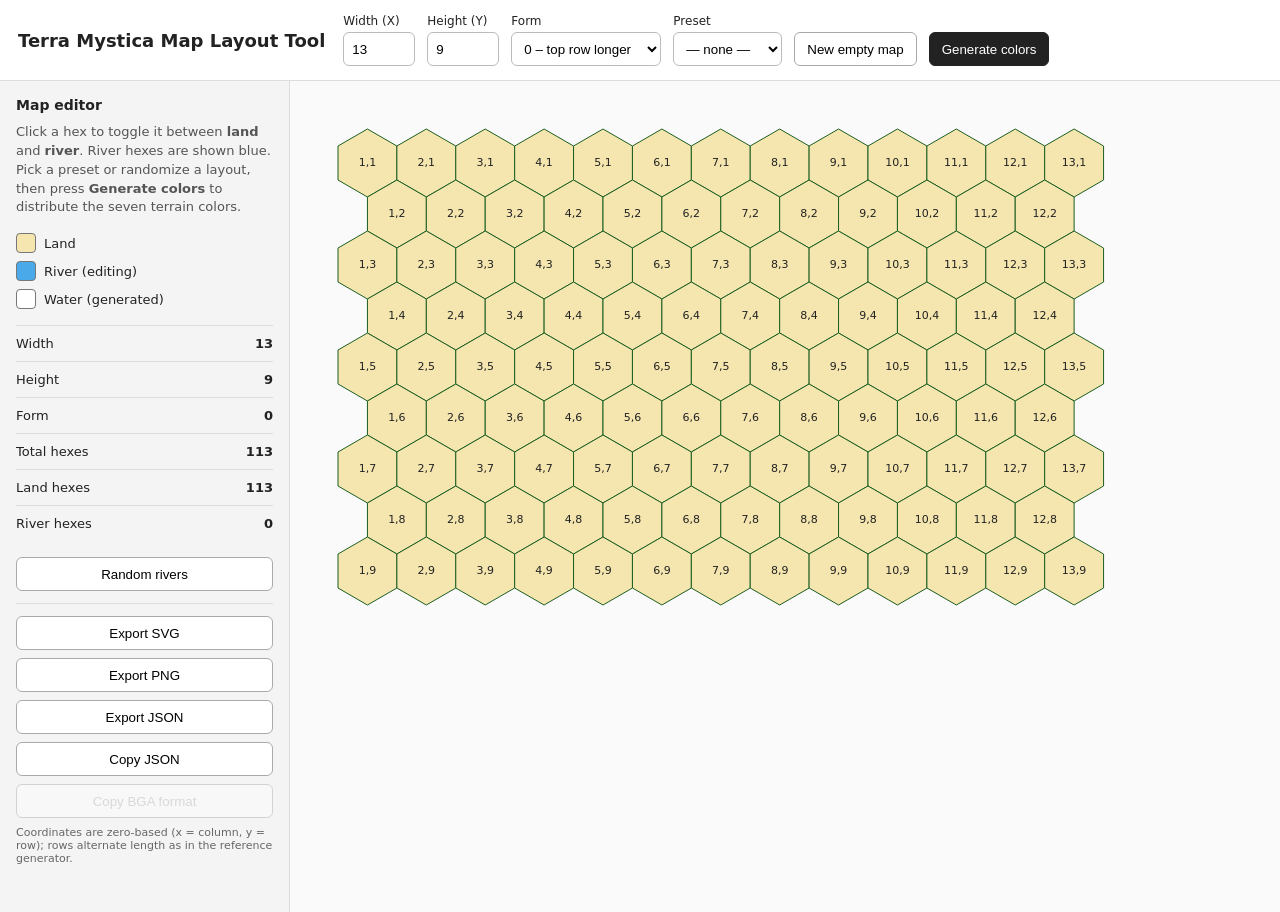
==== index.html @ eea81e43 "Initial commit: Terra Mystica map generator (build-free browser tool)" ====
<!doctype html>
<html lang="en">
<head>
    <meta charset="utf-8">
    <meta name="viewport" content="width=device-width,initial-scale=1">
    <title>Terra Mystica Map Layout Tool</title>
    <link rel="stylesheet" href="styles.css">
</head>
<body>
<header>
    <h1>Terra Mystica Map Layout Tool</h1>
    <div class="controls">
        <label>Width (X)<input id="width" type="number" min="1" max="40" value="13"></label>
        <label>Height (Y)<input id="height" type="number" min="1" max="40" value="9"></label>
        <label>Form
            <select id="form">
                <option value="0">0 &ndash; top row longer</option>
                <option value="1">1 &ndash; top row shorter</option>
            </select>
        </label>
        <label>Preset
            <select id="preset">
                <option value="">&mdash; none &mdash;</option>
            </select>
        </label>
        <button id="newMap">New empty map</button>
        <button class="primary" id="generateColors">Generate colors</button>
        <button id="backToLayout" style="display:none">Back to layout</button>
    </div>
</header>

<main>
    <aside>
        <h2>Map editor</h2>
        <p class="hint" id="editHint">
            Click a hex to toggle it between <b>land</b> and <b>river</b>.
            River hexes are shown blue. Pick a preset or randomize a layout, then
            press <b>Generate colors</b> to distribute the seven terrain colors.
        </p>
        <p class="hint" id="swapHint" style="display:none">
            Colors generated. Click <b>exactly two land hexes</b> to swap them
            (water hexes cannot be swapped). Click a selected hex again to deselect it.
        </p>

        <div class="legend">
            <div class="swatch"><i id="landSwatch" style="background:#f5e6b0"></i> Land</div>
            <div class="swatch"><i style="background:#4aa9e8"></i> River (editing)</div>
            <div class="swatch"><i style="background:#ffffff"></i> Water (generated)</div>
        </div>

        <div class="stat"><span>Width</span><b id="statW">13</b></div>
        <div class="stat"><span>Height</span><b id="statH">9</b></div>
        <div class="stat"><span>Form</span><b id="statForm">0</b></div>
        <div class="stat"><span>Total hexes</span><b id="statTotal">117</b></div>
        <div class="stat"><span>Land hexes</span><b id="statLand">117</b></div>
        <div class="stat"><span>River hexes</span><b id="statRiver">0</b></div>

        <div id="swapStatus"></div>

        <div class="actions">
            <button id="randomRivers">Random rivers</button>
            <div class="sep"></div>
            <button id="exportSvg">Export SVG</button>
            <button id="exportPng">Export PNG</button>
            <button id="exportJson">Export JSON</button>
            <button id="copyJson">Copy JSON</button>
            <button id="copyBga" disabled>Copy BGA format</button>
        </div>
        <p class="small">Coordinates are zero-based (x = column, y = row); rows alternate length as in the reference generator.</p>
    </aside>

    <section id="canvasWrap">
        <svg id="map" xmlns="http://www.w3.org/2000/svg" aria-label="Hex map"></svg>
    </section>
</main>

<!-- Services (no external dependencies) -->
<script src="src/services/colors.js"></script>
<script src="src/services/hexGeometry.js"></script>
<script src="src/services/terrainMapGenerator.js"></script>
<script src="src/services/layoutGenerator.js"></script>
<!-- UI -->
<script src="src/ui/mapRenderer.js"></script>
<script src="src/ui/app.js"></script>
</body>
</html>
---- styles.css ----
:root { --panel:#f4f4f4; --border:#bbb; --text:#222; --land:#f5e6b0; --river:#4aa9e8; }
* { box-sizing:border-box; }
body { margin:0; font-family:system-ui,-apple-system,Segoe UI,sans-serif; color:var(--text); background:#fff; }
header { padding:14px 18px; border-bottom:1px solid #ddd; display:flex; gap:18px; align-items:center; flex-wrap:wrap; }
header h1 { font-size:18px; margin:0; }
.controls { display:flex; gap:12px; align-items:end; flex-wrap:wrap; }
label { font-size:12px; display:flex; flex-direction:column; gap:4px; }
input[type=number], input[type=color], select { height:34px; border:1px solid var(--border); border-radius:6px; background:#fff; }
input[type=number] { width:72px; padding:4px 8px; }
input[type=color] { width:52px; padding:2px; }
select { padding:4px 8px; }
button { height:34px; padding:0 12px; border:1px solid #aaa; border-radius:6px; background:#fff; cursor:pointer; }
button:hover:not(:disabled) { background:#eee; }
button:disabled { opacity:.45; cursor:not-allowed; }
button.primary { background:#222; color:#fff; border-color:#222; }
button.primary:hover:not(:disabled) { background:#000; }
main { display:flex; height:calc(100vh - 69px); min-height:500px; }
aside { width:290px; padding:16px; border-right:1px solid #ddd; background:var(--panel); overflow:auto; }
aside h2 { font-size:14px; margin:0 0 10px; }
.hint { font-size:13px; line-height:1.45; color:#555; margin:0 0 16px; }
.stat { padding:10px 0; border-top:1px solid #ddd; font-size:13px; display:flex; justify-content:space-between; }
.legend { margin:16px 0; display:grid; gap:8px; }
.swatch { display:flex; align-items:center; gap:8px; font-size:13px; }
.swatch i { width:20px; height:20px; border:1px solid #777; border-radius:4px; display:inline-block; }
.actions { display:grid; gap:8px; margin-top:16px; }
.actions .sep { border-top:1px solid #ddd; margin:4px 0; }
#swapStatus { font-size:12px; color:#333; margin-top:8px; font-weight:600; }
#canvasWrap { flex:1; overflow:auto; background:#fafafa; position:relative; }
svg { display:block; margin:24px; }
.hex { cursor:pointer; transition:filter .08s; }
.hex:hover { filter:brightness(1.08); }
.label { font-size:11px; text-anchor:middle; dominant-baseline:middle; pointer-events:none; }
.small { font-size:11px; color:#666; margin-top:8px; }
@media (max-width:700px) {
    aside { width:230px; }
    main { height:auto; min-height:calc(100vh - 69px); }
}
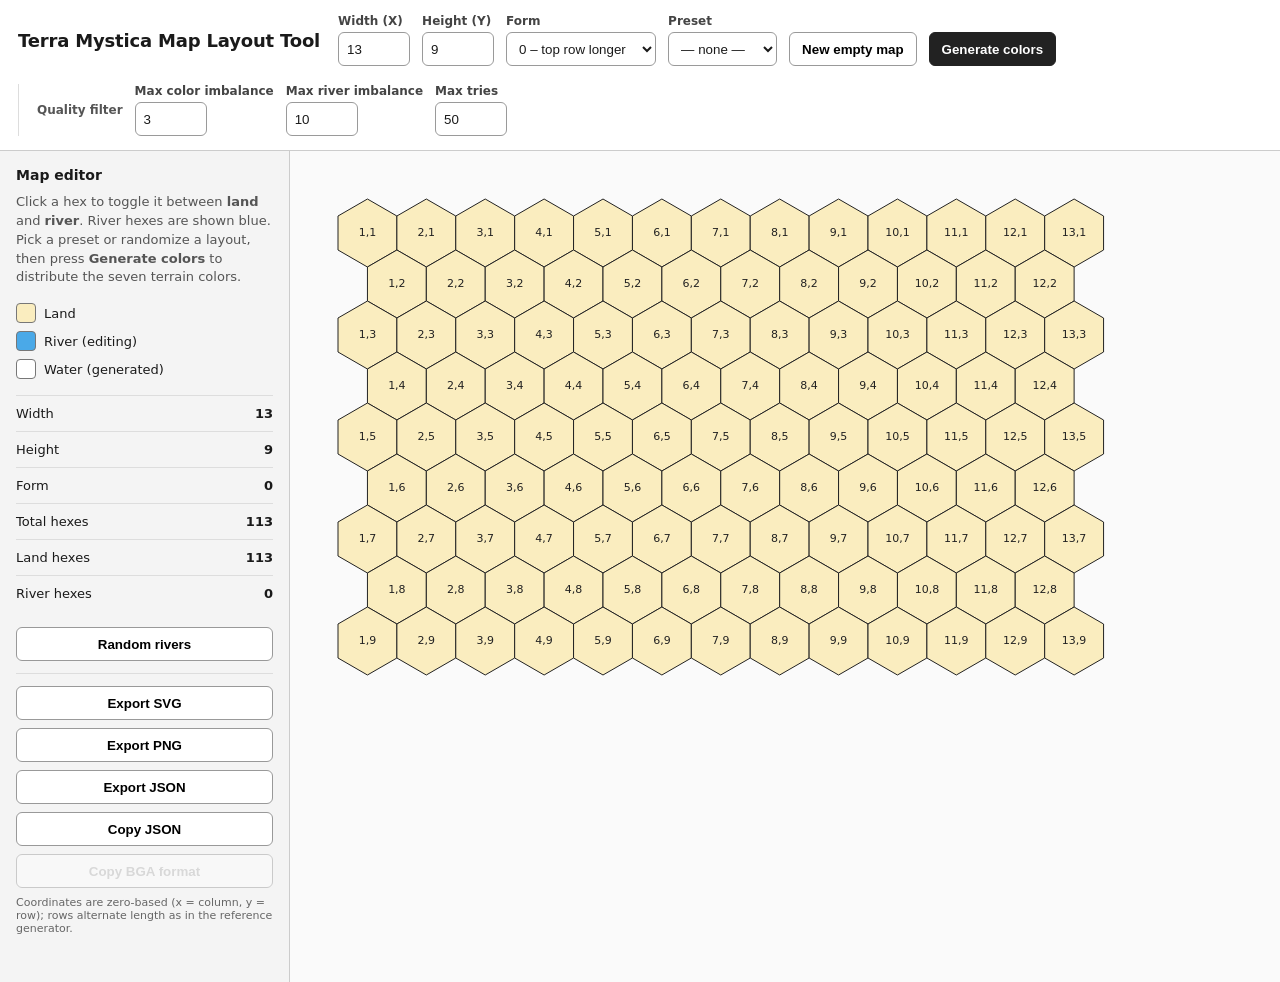
==== commit a47290b5: "Add quality report UI and sharpen styling Co-authored-by: Junie <junie@jetbrains.com>" ====
--- a/index.html
+++ b/index.html
@@ -27,6 +27,12 @@
         <button class="primary" id="generateColors">Generate colors</button>
         <button id="backToLayout" style="display:none">Back to layout</button>
     </div>
+    <div class="controls quality-controls">
+        <span class="quality-title">Quality filter</span>
+        <label title="Maximum how far any color count may deviate from an even share of the land hexes.">Max color imbalance<input id="maxColorImbalance" type="number" min="0" step="0.5" value="3"></label>
+        <label title="Maximum how much more river access the luckiest color may have over the average color.">Max river imbalance<input id="maxRiverImbalance" type="number" min="0" step="0.5" value="10"></label>
+        <label title="How many maps to try before giving up and showing the best attempt.">Max tries<input id="maxTries" type="number" min="1" max="1000" value="50"></label>
+    </div>
 </header>
 
 <main>
@@ -43,7 +49,7 @@
         </p>
 
         <div class="legend">
-            <div class="swatch"><i id="landSwatch" style="background:#f5e6b0"></i> Land</div>
+            <div class="swatch"><i id="landSwatch" style="background:#faedbf"></i> Land</div>
             <div class="swatch"><i style="background:#4aa9e8"></i> River (editing)</div>
             <div class="swatch"><i style="background:#ffffff"></i> Water (generated)</div>
         </div>
@@ -56,6 +62,8 @@
         <div class="stat"><span>River hexes</span><b id="statRiver">0</b></div>
 
         <div id="swapStatus"></div>
+
+        <div id="qualityReport" class="quality-report" style="display:none"></div>
 
         <div class="actions">
             <button id="randomRivers">Random rivers</button>
--- a/styles.css
+++ b/styles.css
@@ -1,21 +1,24 @@
-:root { --panel:#f4f4f4; --border:#bbb; --text:#222; --land:#f5e6b0; --river:#4aa9e8; }
+:root { --panel:#f4f4f4; --border:#9a9a9a; --text:#1a1a1a; --land:#faedbf; --river:#4aa9e8; --accent:#1565c0; }
 * { box-sizing:border-box; }
-body { margin:0; font-family:system-ui,-apple-system,Segoe UI,sans-serif; color:var(--text); background:#fff; }
-header { padding:14px 18px; border-bottom:1px solid #ddd; display:flex; gap:18px; align-items:center; flex-wrap:wrap; }
-header h1 { font-size:18px; margin:0; }
+body { margin:0; font-family:system-ui,-apple-system,Segoe UI,sans-serif; color:var(--text); background:#fff; -webkit-font-smoothing:antialiased; text-rendering:optimizeLegibility; }
+header { padding:14px 18px; border-bottom:1px solid #ccc; box-shadow:0 1px 3px rgba(0,0,0,.06); display:flex; gap:18px; align-items:center; flex-wrap:wrap; }
+header h1 { font-size:18px; margin:0; font-weight:700; letter-spacing:-.01em; }
 .controls { display:flex; gap:12px; align-items:end; flex-wrap:wrap; }
-label { font-size:12px; display:flex; flex-direction:column; gap:4px; }
-input[type=number], input[type=color], select { height:34px; border:1px solid var(--border); border-radius:6px; background:#fff; }
+label { font-size:12px; font-weight:600; color:#444; display:flex; flex-direction:column; gap:4px; }
+input[type=number], input[type=color], select { height:34px; border:1px solid var(--border); border-radius:6px; background:#fff; font-weight:400; color:var(--text); transition:border-color .12s, box-shadow .12s; }
 input[type=number] { width:72px; padding:4px 8px; }
 input[type=color] { width:52px; padding:2px; }
 select { padding:4px 8px; }
-button { height:34px; padding:0 12px; border:1px solid #aaa; border-radius:6px; background:#fff; cursor:pointer; }
-button:hover:not(:disabled) { background:#eee; }
+input[type=number]:focus, input[type=color]:focus, select:focus { outline:none; border-color:var(--accent); box-shadow:0 0 0 3px rgba(21,101,192,.18); }
+button { height:34px; padding:0 12px; border:1px solid #999; border-radius:6px; background:#fff; cursor:pointer; font-weight:600; transition:background .12s, border-color .12s, box-shadow .12s; }
+button:hover:not(:disabled) { background:#eee; border-color:#777; }
+button:focus-visible { outline:none; box-shadow:0 0 0 3px rgba(21,101,192,.25); }
+button:active:not(:disabled) { transform:translateY(1px); }
 button:disabled { opacity:.45; cursor:not-allowed; }
 button.primary { background:#222; color:#fff; border-color:#222; }
-button.primary:hover:not(:disabled) { background:#000; }
+button.primary:hover:not(:disabled) { background:#000; border-color:#000; }
 main { display:flex; height:calc(100vh - 69px); min-height:500px; }
-aside { width:290px; padding:16px; border-right:1px solid #ddd; background:var(--panel); overflow:auto; }
+aside { width:290px; padding:16px; border-right:1px solid #ccc; background:var(--panel); overflow:auto; }
 aside h2 { font-size:14px; margin:0 0 10px; }
 .hint { font-size:13px; line-height:1.45; color:#555; margin:0 0 16px; }
 .stat { padding:10px 0; border-top:1px solid #ddd; font-size:13px; display:flex; justify-content:space-between; }
@@ -25,6 +28,25 @@
 .actions { display:grid; gap:8px; margin-top:16px; }
 .actions .sep { border-top:1px solid #ddd; margin:4px 0; }
 #swapStatus { font-size:12px; color:#333; margin-top:8px; font-weight:600; }
+.quality-controls { padding-left:18px; border-left:1px solid #ddd; }
+.quality-title { align-self:center; font-size:12px; font-weight:600; color:#555; }
+.quality-report { margin-top:10px; padding:10px; border:1px solid var(--border); border-radius:6px; font-size:12px; background:#fff; }
+.quality-report.ok { border-color:#2e7d32; background:#eef8ef; }
+.quality-report.bad { border-color:#c62828; background:#fdeeee; }
+.quality-head { font-weight:600; margin-bottom:4px; }
+.quality-head.ok { color:#2e7d32; }
+.quality-head.bad { color:#c62828; }
+.quality-metrics { color:#444; margin-top:6px; display:grid; gap:8px; }
+.metric { border-top:1px solid #e6e6e6; padding-top:6px; }
+.metric:first-child { border-top:none; padding-top:0; }
+.metric-line { display:flex; align-items:baseline; gap:6px; }
+.metric-name { font-weight:600; color:#333; }
+.metric-value { font-weight:700; font-variant-numeric:tabular-nums; color:#111; }
+.metric-max { color:#888; font-size:11px; }
+.metric-explain { margin-top:2px; color:#666; line-height:1.4; }
+.quality-fails-title { margin-top:6px; font-weight:600; color:#555; }
+.quality-fails { margin:4px 0 0; padding-left:18px; color:#555; }
+.quality-fails li { margin:2px 0; }
 #canvasWrap { flex:1; overflow:auto; background:#fafafa; position:relative; }
 svg { display:block; margin:24px; }
 .hex { cursor:pointer; transition:filter .08s; }
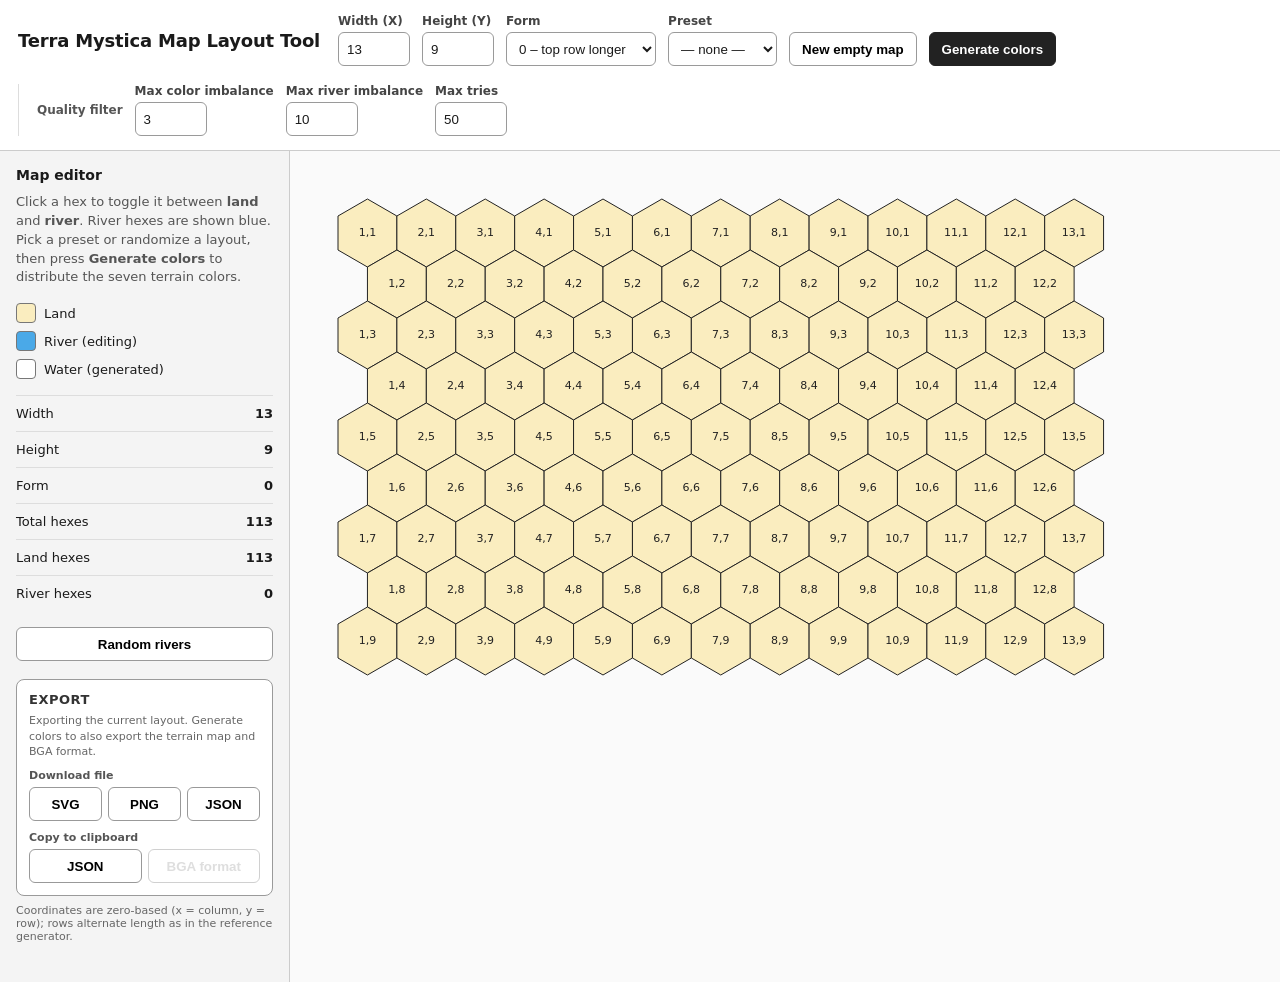
==== commit 4135bbd3: "Improve export UI: clarify options, enhance layout, update button states" ====
--- a/index.html
+++ b/index.html
@@ -67,12 +67,26 @@
 
         <div class="actions">
             <button id="randomRivers">Random rivers</button>
-            <div class="sep"></div>
-            <button id="exportSvg">Export SVG</button>
-            <button id="exportPng">Export PNG</button>
-            <button id="exportJson">Export JSON</button>
-            <button id="copyJson">Copy JSON</button>
-            <button id="copyBga" disabled>Copy BGA format</button>
+        </div>
+
+        <div class="export" id="exportSection">
+            <h3 class="export-title">Export</h3>
+            <p class="export-hint" id="exportHint">Exporting the current layout. Generate colors to also export the terrain map and BGA format.</p>
+            <div class="export-group">
+                <span class="export-label">Download file</span>
+                <div class="export-buttons">
+                    <button id="exportSvg" title="Download the map as a vector SVG image.">SVG</button>
+                    <button id="exportPng" title="Download the map as a PNG image.">PNG</button>
+                    <button id="exportJson" title="Download the map data as JSON.">JSON</button>
+                </div>
+            </div>
+            <div class="export-group">
+                <span class="export-label">Copy to clipboard</span>
+                <div class="export-buttons">
+                    <button id="copyJson" title="Copy the map data as JSON.">JSON</button>
+                    <button id="copyBga" disabled title="Generate colors first to copy the BGA format.">BGA format</button>
+                </div>
+            </div>
         </div>
         <p class="small">Coordinates are zero-based (x = column, y = row); rows alternate length as in the reference generator.</p>
     </aside>
--- a/styles.css
+++ b/styles.css
@@ -27,6 +27,14 @@
 .swatch i { width:20px; height:20px; border:1px solid #777; border-radius:4px; display:inline-block; }
 .actions { display:grid; gap:8px; margin-top:16px; }
 .actions .sep { border-top:1px solid #ddd; margin:4px 0; }
+.export { margin-top:18px; padding:12px; border:1px solid var(--border); border-radius:8px; background:#fff; }
+.export-title { font-size:13px; margin:0 0 6px; text-transform:uppercase; letter-spacing:.04em; color:#333; }
+.export-hint { font-size:11px; line-height:1.4; color:#666; margin:0 0 10px; }
+.export-group { margin-top:10px; }
+.export-group:first-of-type { margin-top:0; }
+.export-label { display:block; font-size:11px; font-weight:600; color:#555; margin-bottom:5px; }
+.export-buttons { display:flex; flex-wrap:wrap; gap:6px; }
+.export-buttons button { flex:1 1 0; min-width:56px; }
 #swapStatus { font-size:12px; color:#333; margin-top:8px; font-weight:600; }
 .quality-controls { padding-left:18px; border-left:1px solid #ddd; }
 .quality-title { align-self:center; font-size:12px; font-weight:600; color:#555; }
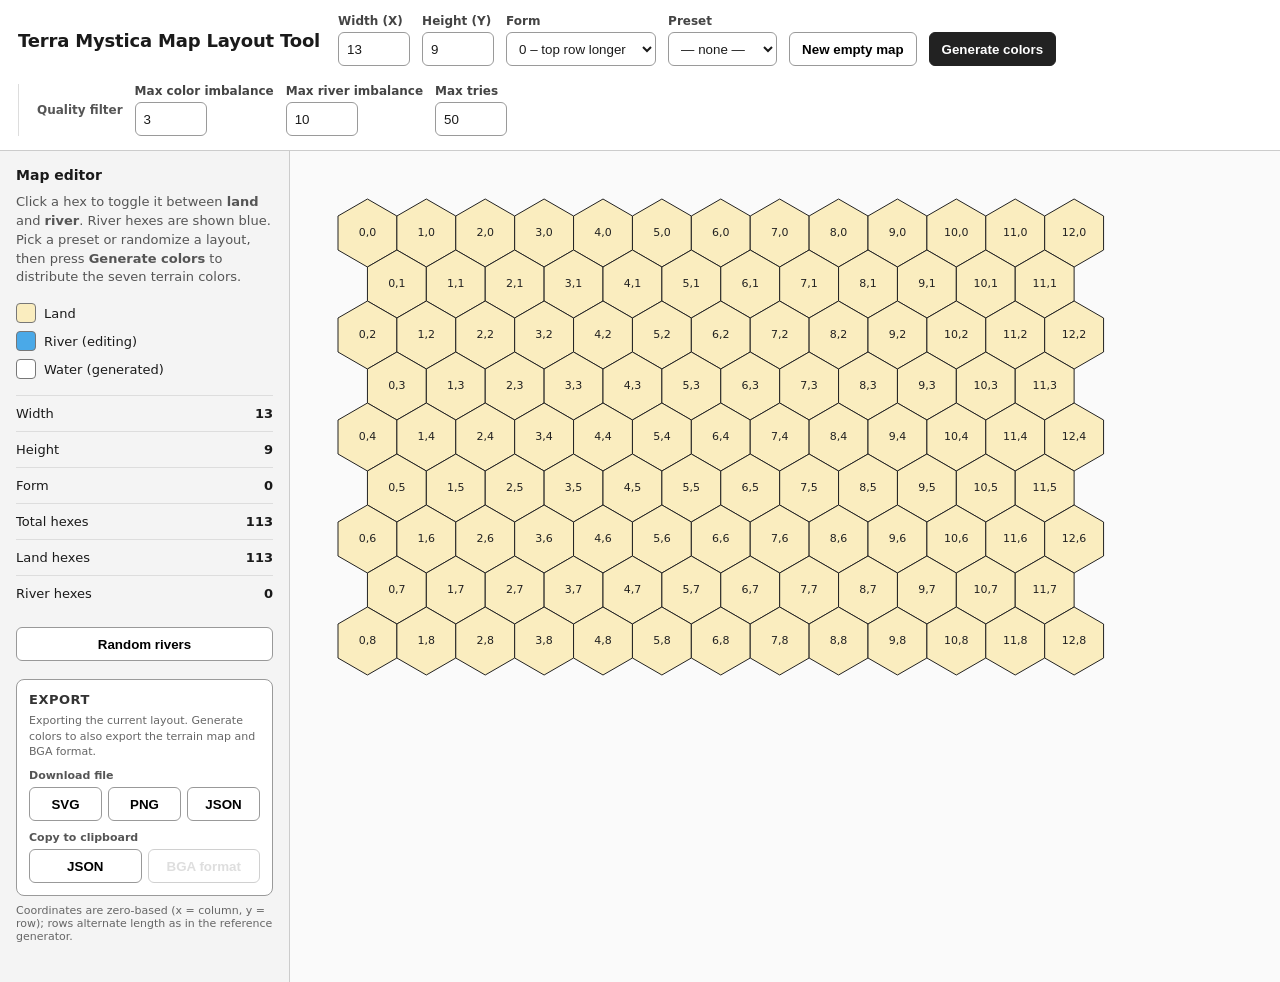
==== commit 64eda783: "Add reevaluation feature for map quality metrics" ====
--- a/index.html
+++ b/index.html
@@ -67,6 +67,7 @@
 
         <div class="actions">
             <button id="randomRivers">Random rivers</button>
+            <button id="reevaluate" style="display:none" title="Re-check the current map (including any hex swaps) against the quality thresholds.">Re-evaluate map</button>
         </div>
 
         <div class="export" id="exportSection">
--- a/styles.css
+++ b/styles.css
@@ -52,6 +52,7 @@
 .metric-value { font-weight:700; font-variant-numeric:tabular-nums; color:#111; }
 .metric-max { color:#888; font-size:11px; }
 .metric-explain { margin-top:2px; color:#666; line-height:1.4; }
+.quality-stale { margin-bottom:6px; padding:5px 7px; border-radius:4px; background:#fff6e0; border:1px solid #e0b64a; color:#7a5b00; font-weight:600; }
 .quality-fails-title { margin-top:6px; font-weight:600; color:#555; }
 .quality-fails { margin:4px 0 0; padding-left:18px; color:#555; }
 .quality-fails li { margin:2px 0; }
